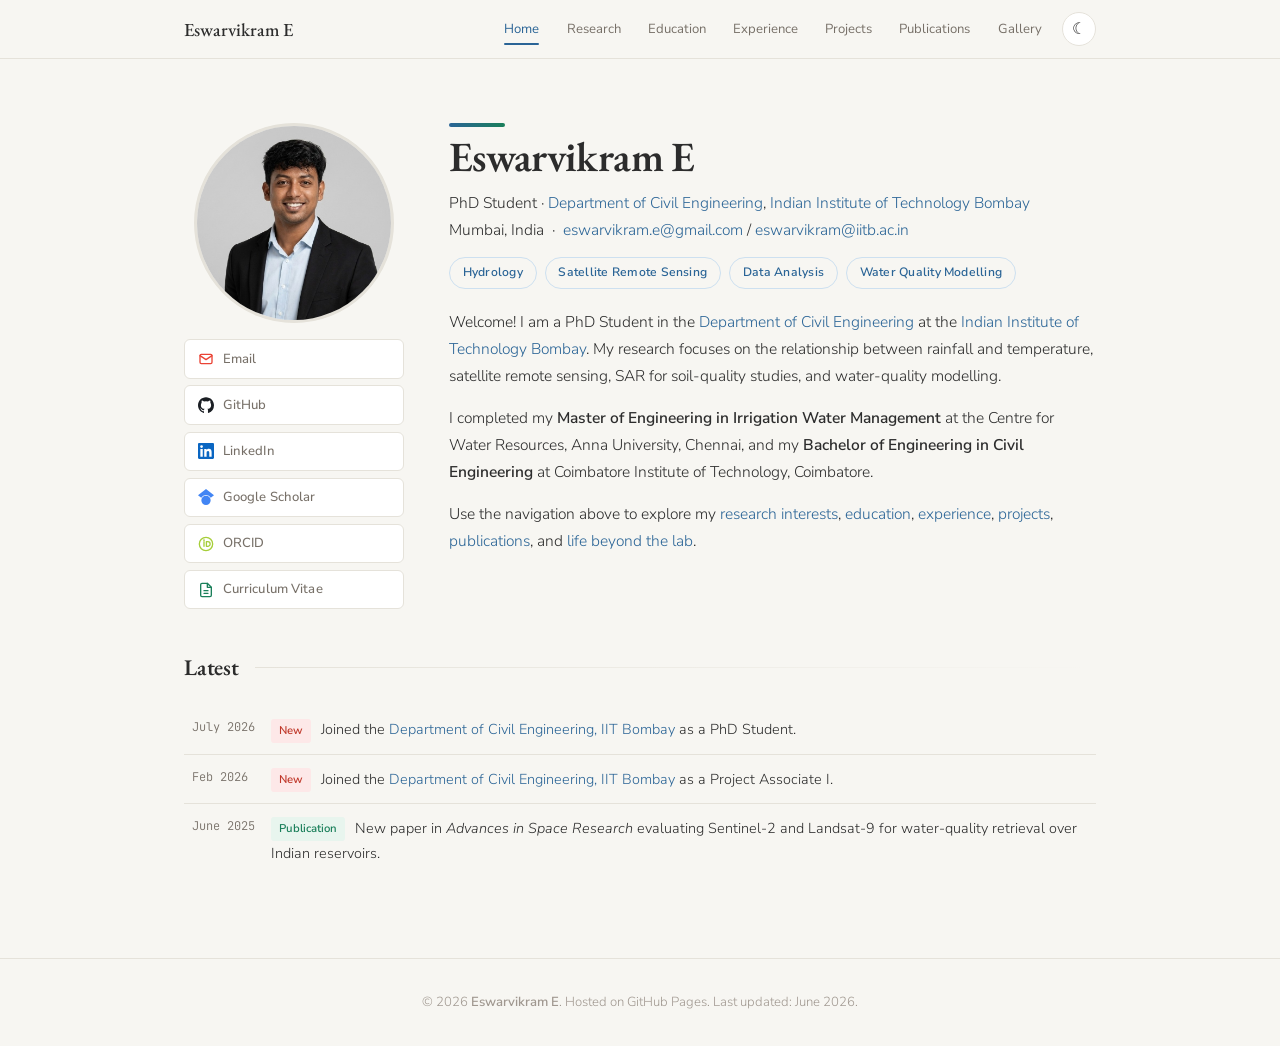
==== index.html @ fc78256b "Add files via upload" ====
<!DOCTYPE html>
<html lang="en">
<head>
  <meta charset="UTF-8"/>
  <meta name="viewport" content="width=device-width,initial-scale=1"/>
  <title>Home — Eswarvikram E</title>
  <link href="https://fonts.googleapis.com/css2?family=EB+Garamond:ital,wght@0,400;0,500;0,600;1,400;1,500&family=Nunito+Sans:wght@300;400;600&family=JetBrains+Mono:wght@400&display=swap" rel="stylesheet"/>
  <link rel="stylesheet" href="styles.css"/>
</head>
<body>
<script>try{if(localStorage.getItem('theme')==='dark')document.body.classList.add('dark-mode');}catch(e){}</script>

<!-- ── NAV ── -->
<nav>
  <div class="nav-inner">
    <a href="index.html" class="nav-brand">Eswarvikram E</a>
    <div class="nav-actions">
      <div class="nav-links" id="navLinks">
        <a href="index.html" data-page="index.html">Home</a>
        <a href="research.html" data-page="research.html">Research</a>
        <a href="education.html" data-page="education.html">Education</a>
        <a href="experience.html" data-page="experience.html">Experience</a>
        <a href="projects.html" data-page="projects.html">Projects</a>
        <a href="publications.html" data-page="publications.html">Publications</a>
        <a href="gallery.html" data-page="gallery.html">Gallery</a>
      </div>
      <button class="nav-menu-btn" id="menuBtn" onclick="toggleMenu()" aria-label="Toggle menu">☰</button>
      <button class="theme-toggle" type="button" aria-label="Switch to dark mode" title="Toggle dark mode">☾</button>
    </div>
  </div>
</nav>

<div class="page">
  <!-- HERO / ABOUT -->
  <div class="hero">
    <div class="hero-photo">
      <div class="photo-frame">
  <img src="photo.jpg" alt="Eswarvikram E"
       onerror="this.outerHTML='<div class=&quot;photo-placeholder&quot;>EE</div>'">
</div>
      <div class="social-links">
        <a href="mailto:eswarvikram.e@gmail.com" class="social-link si-email">
          <svg viewBox="0 0 24 24" fill="none" stroke="currentColor" stroke-width="2" stroke-linecap="round" stroke-linejoin="round"><rect x="3" y="5" width="18" height="14" rx="2"/><path d="m3 7 9 6 9-6"/></svg>
          Email
        </a>
        <a href="https://github.com/eswarvikram-e" class="social-link si-gh" target="_blank">
          <svg viewBox="0 0 24 24" fill="currentColor"><path d="M12 .5C5.37.5 0 5.87 0 12.5c0 5.3 3.44 9.8 8.21 11.39.6.11.82-.26.82-.58 0-.29-.01-1.05-.02-2.06-3.34.73-4.04-1.61-4.04-1.61-.55-1.39-1.34-1.76-1.34-1.76-1.09-.75.08-.73.08-.73 1.21.09 1.84 1.24 1.84 1.24 1.07 1.84 2.81 1.31 3.5 1 .11-.78.42-1.31.76-1.61-2.67-.3-5.47-1.33-5.47-5.93 0-1.31.47-2.38 1.24-3.22-.12-.3-.54-1.52.12-3.17 0 0 1.01-.32 3.3 1.23a11.5 11.5 0 0 1 6 0c2.29-1.55 3.3-1.23 3.3-1.23.66 1.65.24 2.87.12 3.17.77.84 1.23 1.91 1.23 3.22 0 4.61-2.81 5.62-5.49 5.92.43.37.81 1.1.81 2.22 0 1.61-.01 2.9-.01 3.29 0 .32.22.7.83.58A12 12 0 0 0 24 12.5C24 5.87 18.63.5 12 .5z"/></svg>
          GitHub
        </a>
        <a href="https://linkedin.com/in/eswarvikram" class="social-link si-li" target="_blank">
          <svg viewBox="0 0 24 24" fill="currentColor"><path d="M20.45 20.45h-3.56v-5.57c0-1.33-.02-3.04-1.85-3.04-1.85 0-2.13 1.45-2.13 2.94v5.67H9.35V9h3.41v1.56h.05c.48-.9 1.63-1.85 3.36-1.85 3.6 0 4.27 2.37 4.27 5.45v6.29zM5.34 7.43a2.06 2.06 0 1 1 0-4.13 2.06 2.06 0 0 1 0 4.13zM7.12 20.45H3.55V9h3.57v11.45zM22.22 0H1.77C.79 0 0 .77 0 1.73v20.54C0 23.23.79 24 1.77 24h20.45c.98 0 1.78-.77 1.78-1.73V1.73C24 .77 23.2 0 22.22 0z"/></svg>
          LinkedIn
        </a>
        <a href="https://scholar.google.com/citations?hl=en&user=inQDjZsAAAAJ" class="social-link si-gs" target="_blank">
          <svg viewBox="0 0 24 24" fill="currentColor"><path d="M12 24a7 7 0 1 1 0-14 7 7 0 0 1 0 14zm0-24L0 9.5l4.84 3.77A8 8 0 0 1 12 9a8 8 0 0 1 7.16 4.27L24 9.5 12 0z"/></svg>
          Google Scholar
        </a>
        <a href="https://orcid.org/0009-0003-9742-1492" class="social-link si-orcid" target="_blank">
          <svg viewBox="0 0 24 24" fill="none" stroke="currentColor" stroke-width="2" stroke-linecap="round" stroke-linejoin="round"><circle cx="12" cy="12" r="10"/><path d="M9 8.5v7"/><circle cx="9" cy="6.2" r=".4" fill="currentColor"/><path d="M12.6 8.5v7h2.1a3.5 3.5 0 0 0 0-7z"/></svg>
          ORCID
        </a>
        <a href="Eswarvikram_cv.pdf" class="social-link si-cv" target="_blank" download>
          <svg viewBox="0 0 24 24" fill="none" stroke="currentColor" stroke-width="2" stroke-linecap="round" stroke-linejoin="round"><path d="M14 2H6a2 2 0 0 0-2 2v16a2 2 0 0 0 2 2h12a2 2 0 0 0 2-2V8z"/><path d="M14 2v6h6M9 13h6M9 17h6"/></svg>
          Curriculum Vitae
        </a>
      </div>
    </div>

    <div class="hero-bio">
      <h1>Eswarvikram E</h1>
      <p class="hero-role">
        PhD Student ·
        <a href="https://www.civil.iitb.ac.in/" target="_blank">Department of Civil Engineering</a>,
        <a href="https://www.iitb.ac.in/" target="_blank">Indian Institute of Technology Bombay</a><br>
        Mumbai, India &nbsp;·&nbsp; <a href="mailto:eswarvikram.e@gmail.com">eswarvikram.e@gmail.com</a> / <a href="mailto:eswarvikram@iitb.ac.in">eswarvikram@iitb.ac.in</a>
      </p>

      <div class="hero-keywords">
        <span class="kw">Hydrology</span>
        <span class="kw">Satellite Remote Sensing</span>
        <span class="kw">Data Analysis</span>
        <span class="kw">Water Quality Modelling</span>
      </div>

      <p>
        Welcome! I am a PhD Student in the
        <a href="https://www.civil.iitb.ac.in/" target="_blank">Department of Civil Engineering</a> at the
        <a href="https://www.iitb.ac.in/" target="_blank">Indian Institute of Technology Bombay</a>. My research focuses on
        the relationship between rainfall and temperature, satellite remote sensing, SAR for soil-quality studies, and water-quality modelling.
      </p>
      <p>
        I completed my <strong>Master of Engineering in Irrigation Water Management</strong> at the
        Centre for Water Resources, Anna University, Chennai, and my <strong>Bachelor of Engineering in Civil Engineering</strong> at
        Coimbatore Institute of Technology, Coimbatore.
      </p>
      <p>
        Use the navigation above to explore my <a href="research.html">research interests</a>,
        <a href="education.html">education</a>, <a href="experience.html">experience</a>,
        <a href="projects.html">projects</a>, <a href="publications.html">publications</a>, and
        <a href="gallery.html">life beyond the lab</a>.
      </p>
    </div>
  </div>

  <h2 class="subhead first">Latest</h2>
  <table class="news-table">
    <tr>
      <td class="news-date">July 2026</td>
      <td class="news-text">
        <span class="badge badge-new">New</span>
        Joined the <a href="https://www.civil.iitb.ac.in/" target="_blank">Department of Civil Engineering, IIT Bombay</a> as a PhD Student.
      </td>
    </tr>
    <tr>
      <td class="news-date">Feb 2026</td>
      <td class="news-text">
        <span class="badge badge-new">New</span>
        Joined the <a href="https://www.civil.iitb.ac.in/" target="_blank">Department of Civil Engineering, IIT Bombay</a> as a Project Associate I.
      </td>
    </tr>
    <tr>
      <td class="news-date">June 2025</td>
      <td class="news-text">
        <span class="badge badge-pub">Publication</span>
        New paper in <em>Advances in Space Research</em> evaluating Sentinel-2 and Landsat-9 for water-quality retrieval over Indian reservoirs.
      </td>
    </tr>
  </table>
</div><!-- /page -->

<footer class="footer">
  © 2026 <strong>Eswarvikram E</strong>. Hosted on
  <a href="https://pages.github.com" target="_blank">GitHub Pages</a>.
  Last updated: June 2026.
</footer>

<script src="script.js"></script>
</body>
</html>
---- styles.css ----
/* ════════════════════════════════════════════
   Eswarvikram E — shared styles (multi-page)
   ════════════════════════════════════════════ */

/* ── TOKENS ── */
:root {
  --bg:       #f7f6f2;
  --surface:  #ffffff;
  --border:   #e5e2da;
  --text:     #2c2c2c;
  --muted:    #777068;
  --light:    #a09890;
  --accent:   #2a6496;
  --accent2:  #1a7f5a;
  --tag-bg:   #eef4fb;
  --tag-col:  #2a6496;
  --warn:     #c0392b;
  --serif:    'EB Garamond', Georgia, serif;
  --sans:     'Nunito Sans', system-ui, sans-serif;
  --mono:     'JetBrains Mono', monospace;
}

*, *::before, *::after { box-sizing: border-box; margin: 0; padding: 0; }
html { font-size: 16px; }
body {
  background: var(--bg);
  color: var(--text);
  font-family: var(--sans);
  font-weight: 300;
  line-height: 1.75;
  min-height: 100vh;
  display: flex;
  flex-direction: column;
}
a { color: var(--accent); text-decoration: none; }
a:hover { text-decoration: underline; }
strong { font-weight: 600; }
em { font-style: italic; }

/* ── NAVBAR ── */
nav {
  position: sticky; top: 0; z-index: 99;
  background: rgba(247,246,242,.96);
  backdrop-filter: blur(8px);
  border-bottom: 1px solid var(--border);
}
.nav-inner {
  max-width: 960px; margin: 0 auto;
  display: flex; align-items: center; justify-content: space-between;
  padding: .75rem 1.5rem;
}
.nav-brand {
  font-family: var(--serif); font-size: 1.15rem; font-weight: 500;
  color: var(--text);
}
.nav-brand:hover { text-decoration: none; color: var(--accent); }
.nav-links { display: flex; gap: .2rem; flex-wrap: wrap; }
.nav-links a {
  color: var(--muted); font-size: .82rem; padding: .3rem .75rem;
  border-radius: 4px; transition: color .2s; position: relative;
  font-weight: 400;
}
.nav-links a::after {
  content: ""; position: absolute; left: .75rem; right: .75rem; bottom: .05rem;
  height: 2px; background: var(--accent); border-radius: 2px;
  transform: scaleX(0); transform-origin: left; transition: transform .22s ease;
}
.nav-links a:hover, .nav-links a.active {
  color: var(--accent); text-decoration: none; background: transparent;
}
.nav-links a:hover::after, .nav-links a.active::after { transform: scaleX(1); }

/* ── LAYOUT ── */
.page { max-width: 960px; margin: 0 auto; padding: 2.5rem 1.5rem 4rem; width: 100%; flex: 1 0 auto; }

/* ── PAGE HEAD (inner pages) ── */
.page-head { padding: 1rem 0 1.6rem; border-bottom: 1px solid var(--border); margin-bottom: 2.2rem; }
.page-head h1 {
  font-family: var(--serif); font-size: 2.4rem; font-weight: 600;
  letter-spacing: -.015em; line-height: 1.1; position: relative; padding-top: .75rem;
}
.page-head h1::before {
  content: ""; position: absolute; top: 0; left: 0;
  width: 56px; height: 4px; border-radius: 3px;
  background: linear-gradient(90deg, var(--accent), var(--accent2));
}
.page-sub { font-size: .96rem; color: var(--muted); margin-top: .55rem; max-width: 62ch; }

/* ── SUBHEAD (within a page) ── */
.subhead {
  font-family: var(--serif); font-size: 1.4rem; font-weight: 600;
  letter-spacing: -.01em; margin: 2.6rem 0 1.2rem;
  display: flex; align-items: center; gap: 1rem;
}
.subhead::after {
  content: ""; flex: 1 1 auto; height: 1px;
  background: linear-gradient(to right, var(--border), transparent);
}
.subhead.first { margin-top: 0; }

/* ── HERO (home) ── */
.hero {
  display: grid;
  grid-template-columns: 220px 1fr;
  gap: 2.8rem; align-items: start;
  padding: 1.5rem 0 2.4rem;
}
.hero-photo {
  display: flex; flex-direction: column; align-items: center; gap: 1rem;
}
.photo-frame {
  width: 200px; height: 200px; border-radius: 50%;
  overflow: hidden; border: 3px solid var(--border);
  position: relative; cursor: grab; touch-action: none; user-select: none;
}
.photo-frame.dragging { cursor: grabbing; }
.photo-frame img {
  width: 100%;
  height: 100%;
  object-fit: cover;
  object-position: center;
  transform-origin: center center;
  transition: none; pointer-events: none;
}
.photo-ctrls {
  position: absolute; left: 50%; bottom: 11px; transform: translateX(-50%);
  display: flex; gap: 2px; padding: 3px;
  background: rgba(18,20,24,.74); border-radius: 999px;
  opacity: 0; transition: opacity .18s; pointer-events: none;
}
.photo-frame:hover .photo-ctrls, .photo-ctrls:focus-within { opacity: 1; pointer-events: auto; }
.photo-ctrls button {
  width: 24px; height: 24px; border: none; border-radius: 50%;
  background: transparent; color: #fff; font-size: 15px; line-height: 1;
  cursor: pointer; display: flex; align-items: center; justify-content: center;
  font-family: var(--sans);
}
.photo-ctrls button:hover { background: rgba(255,255,255,.2); }
.photo-placeholder {
  width: 100%; height: 100%;
  display: flex; align-items: center; justify-content: center;
  font-size: 5rem; background: #e8e4dc; color: #bbb;
}
.social-links { display: flex; flex-direction: column; gap: .4rem; align-items: stretch; width: 100%; }
.social-link {
  display: flex; align-items: center; gap: .55rem; justify-content: flex-start;
  color: var(--muted); font-size: .82rem; font-weight: 500; letter-spacing: .01em;
  padding: .46rem .8rem; border-radius: 6px;
  border: 1px solid var(--border); background: var(--surface);
  transition: color .2s, background .2s, border-color .2s;
}
.social-link svg { width: 16px; height: 16px; flex-shrink: 0; }
.social-link:hover { color: var(--accent); background: var(--tag-bg); border-color: #cde0f0; text-decoration: none; }
/* brand colours for icons */
.si-email  svg { color: #ea4335; }
.si-gh     svg { color: #1b1f24; }
.si-li     svg { color: #0a66c2; }
.si-gs     svg { color: #4285f4; }
.si-orcid  svg { color: #a6ce39; }
.si-cv     svg { color: var(--accent2); }
body.dark-mode .si-gh svg { color: #e8eaed; }

.hero-bio h1 {
  font-family: var(--serif); font-size: 2.6rem; font-weight: 600;
  color: var(--text); line-height: 1.15; margin-bottom: .5rem;
  letter-spacing: -.015em; position: relative; padding-top: .6rem;
}
.hero-bio h1::before {
  content: ""; position: absolute; top: 0; left: 0;
  width: 56px; height: 4px; border-radius: 3px;
  background: linear-gradient(90deg, var(--accent), var(--accent2));
}
.hero-role {
  font-size: .9rem; color: var(--muted); margin-bottom: .9rem;
}
.hero-role a { color: var(--accent); }
.hero-keywords {
  display: flex; flex-wrap: wrap; gap: .5rem; margin-bottom: 1.2rem;
}
.kw {
  background: transparent; color: var(--tag-col);
  font-size: .76rem; font-weight: 600; letter-spacing: .02em;
  padding: .25rem .8rem; border-radius: 20px;
  border: 1px solid #cde0f0; transition: background .2s, border-color .2s;
}
.kw:hover { background: var(--tag-bg); }
.hero-bio p {
  font-size: .97rem; color: var(--text); margin-bottom: .9rem;
}

/* ── NEWS ── */
.news-table { width: 100%; border-collapse: collapse; font-size: .9rem; }
.news-table tr { border-bottom: 1px solid var(--border); }
.news-table tr:last-child { border-bottom: none; }
.news-table td { padding: .7rem .5rem; vertical-align: top; }
.news-date {
  color: var(--muted); white-space: nowrap;
  font-family: var(--mono); font-size: .75rem;
  padding-right: 1.5rem; padding-top: .85rem;
}
.news-text { color: var(--text); }
.badge {
  display: inline-block; font-size: .7rem; padding: .15rem .5rem;
  border-radius: 3px; font-weight: 600; margin-right: .4rem;
  vertical-align: middle;
}
.badge-new { background: #fde8e8; color: var(--warn); }
.badge-pub { background: #e8f5ee; color: var(--accent2); }
.badge-talk { background: #fef3cd; color: #856404; }

/* ── EDUCATION ── */
.edu-list { display: flex; flex-direction: column; gap: 1.2rem; }
.edu-item {
  display: grid; grid-template-columns: 90px 1fr; gap: 1rem;
  padding: 1.1rem 1.2rem; background: var(--surface);
  border: 1px solid var(--border); border-radius: 6px;
  transition: box-shadow .2s, transform .2s, border-color .2s;
}
.edu-item:hover { box-shadow: 0 6px 18px rgba(0,0,0,.07); transform: translateY(-2px); border-color: #cde0f0; }
.edu-year { font-family: var(--mono); font-size: .78rem; color: var(--muted); padding-top: .1rem; }
.edu-degree { font-family: var(--serif); font-size: 1.05rem; font-weight: 500; }
.edu-school { font-size: .85rem; color: var(--accent); }
.edu-detail { font-size: .83rem; color: var(--muted); margin-top: .2rem; }

/* ── EXPERIENCE ── */
.exp-list { display: flex; flex-direction: column; gap: 1.2rem; }
.exp-item {
  display: grid; grid-template-columns: 90px 1fr; gap: 1rem;
  padding: 1.1rem 1.2rem; background: var(--surface);
  border: 1px solid var(--border); border-radius: 6px;
  transition: box-shadow .2s, transform .2s, border-color .2s;
}
.exp-item:hover { box-shadow: 0 6px 18px rgba(0,0,0,.07); transform: translateY(-2px); border-color: #cde0f0; }
.exp-period { font-family: var(--mono); font-size: .75rem; color: var(--muted); padding-top: .15rem; line-height: 1.5; }
.exp-title { font-family: var(--serif); font-size: 1.05rem; font-weight: 500; }
.exp-org { font-size: .85rem; color: var(--accent); }

/* ── PROJECTS ── */
.proj-grid { display: grid; grid-template-columns: 1fr 1fr; gap: 1.2rem; }
.proj-card {
  background: var(--surface); border: 1px solid var(--border);
  border-radius: 6px; padding: 1.3rem 1.4rem;
  transition: box-shadow .2s, border-color .2s, transform .2s;
}
.proj-card:hover { box-shadow: 0 6px 18px rgba(0,0,0,.09); border-color: #cde0f0; transform: translateY(-3px); }
.proj-name {
  font-family: var(--serif); font-size: 1.05rem; font-weight: 500;
  margin-bottom: .3rem;
}
.proj-tags { display: flex; flex-wrap: wrap; gap: .35rem; }
.proj-tag {
  background: #f0f0ec; color: var(--muted);
  font-size: .73rem; padding: .15rem .55rem; border-radius: 3px;
}
.proj-links { display: flex; gap: .8rem; margin-top: .7rem; font-size: .8rem; }
.proj-points { margin: .35rem 0 .8rem 1rem; color: var(--muted); font-size: .85rem; }
.proj-points li { margin-bottom: .35rem; line-height: 1.55; }

/* ── PUBLICATIONS ── */
.pub-list { list-style: none; display: flex; flex-direction: column; gap: .7rem; }
.pub-item {
  padding: 1.2rem 1.3rem;
  display: grid; grid-template-columns: 72px 1fr; gap: 1rem;
  background: var(--surface); border: 1px solid var(--border);
  border-left: 3px solid var(--accent); border-radius: 6px;
  transition: box-shadow .2s, transform .2s, border-color .2s;
}
.pub-item:hover { box-shadow: 0 6px 18px rgba(0,0,0,.08); transform: translateY(-2px); }
.pub-badge {
  font-size: .7rem; padding: .25rem .5rem; border-radius: 4px;
  font-weight: 600; text-align: center; align-self: start; margin-top: .1rem;
  line-height: 1.3;
}
.pub-badge.journal { background: #e8f0fe; color: #174ea6; }
.pub-badge.conference { background: #e6f4ea; color: #137333; }
.pub-badge.preprint { background: #fce8e6; color: #c5221f; }
.pub-title { font-family: var(--serif); font-size: 1.05rem; font-weight: 500; margin-bottom: .25rem; color: var(--text); }
.pub-authors { font-size: .83rem; color: var(--muted); margin-bottom: .2rem; }
.pub-authors strong { color: var(--text); font-weight: 600; }
.pub-venue { font-size: .83rem; color: var(--accent2); font-style: italic; margin-bottom: .4rem; }
.pub-actions { display: flex; gap: .5rem; flex-wrap: wrap; }
.pub-btn {
  font-size: .75rem; padding: .2rem .65rem;
  border: 1px solid var(--border); border-radius: 3px;
  color: var(--muted); background: var(--surface);
  cursor: pointer; font-family: var(--sans);
  transition: all .2s;
}
.pub-btn:hover { background: var(--tag-bg); border-color: #cde0f0; color: var(--accent); text-decoration: none; }
.pub-doi { color: var(--accent2) !important; border-color: var(--accent2) !important; }
.pub-doi:hover { background: rgba(26,127,90,.08) !important; }

/* ── RESEARCH INTERESTS ── */
.interest-grid { display: grid; grid-template-columns: repeat(2, minmax(0, 1fr)); gap: 1rem; }
.interest-card {
  background: var(--surface); border: 1px solid var(--border); border-radius: 6px;
  padding: 1.1rem 1.2rem;
  transition: box-shadow .2s, transform .2s, border-color .2s;
}
.interest-card:hover { box-shadow: 0 6px 18px rgba(0,0,0,.07); transform: translateY(-2px); border-color: #cde0f0; }
.interest-title { font-family: var(--serif); font-size: 1.05rem; font-weight: 500; margin-bottom: .25rem; }
.interest-desc { font-size: .84rem; color: var(--muted); }

/* ── HOBBIES ── */
.hobbies-grid { display: grid; grid-template-columns: repeat(4,1fr); gap: 1rem; }
.hobby-card {
  background: var(--surface); border: 1px solid var(--border);
  border-radius: 6px; padding: 1.2rem; text-align: center;
  transition: box-shadow .2s, transform .2s;
}
.hobby-card:hover { box-shadow: 0 6px 18px rgba(0,0,0,.07); transform: translateY(-2px); }
.hobby-emoji { font-size: 2rem; margin-bottom: .5rem; }
.hobby-name { font-family: var(--serif); font-size: 1rem; font-weight: 500; margin-bottom: .3rem; }
.hobby-desc { font-size: .82rem; color: var(--muted); }

/* ── GALLERY ── */
.gallery-grid { display: grid; grid-template-columns: repeat(3, minmax(0, 1fr)); gap: 1rem; }
.gallery-card { overflow: hidden; background: var(--surface); border: 1px solid var(--border); border-radius: 6px; }
.gallery-card img { width: 100%; aspect-ratio: 4 / 3; object-fit: cover; display: block; background: var(--border); }
.gallery-caption { padding: .8rem .9rem; font-size: .83rem; color: var(--muted); }
.img-ph {
  display: flex; align-items: center; justify-content: center; text-align: center;
  background: repeating-linear-gradient(45deg, #ecebe4, #ecebe4 10px, #f4f2ed 10px, #f4f2ed 20px);
  color: var(--light); font-family: var(--mono); font-size: .72rem; letter-spacing: .03em; padding: .6rem;
}
body.dark-mode .img-ph { background: repeating-linear-gradient(45deg, #1f242c, #1f242c 10px, #232932 10px, #232932 20px); }

/* ── FOOTER ── */
.footer {
  text-align: center; padding: 2rem; margin-top: 1rem;
  font-size: .82rem; color: var(--light);
  border-top: 1px solid var(--border);
  flex-shrink: 0;
}
.footer a { color: var(--light); }
.footer a:hover { color: var(--accent); }

/* ── NAV ACTIONS / THEME TOGGLE ── */
.nav-actions { display: flex; align-items: center; gap: .5rem; }
.theme-toggle {
  width: 2.15rem; height: 2.15rem; border-radius: 50%;
  border: 1px solid var(--border); background: var(--surface); color: var(--text);
  cursor: pointer; font-size: 1rem; line-height: 1;
  display: inline-flex; align-items: center; justify-content: center;
  transition: background .2s, border-color .2s, transform .2s;
}
.theme-toggle:hover { background: var(--tag-bg); border-color: #cde0f0; transform: translateY(-1px); }
.nav-menu-btn {
  display: none;
  background: none; border: 1px solid var(--border);
  color: var(--muted); cursor: pointer;
  width: 2.1rem; height: 2.1rem; border-radius: 6px;
  font-size: 1.1rem; align-items: center; justify-content: center;
  transition: all .2s;
}
.nav-menu-btn:hover { background: var(--tag-bg); color: var(--accent); border-color: #cde0f0; }

/* ── DARK MODE ── */
body.dark-mode {
  --bg:       #121418;
  --surface:  #1b1f26;
  --border:   #2e3440;
  --text:     #eef1f5;
  --muted:    #b4bac4;
  --light:    #8d95a1;
  --accent:   #7db7ff;
  --accent2:  #6bd6ad;
  --tag-bg:   #223044;
  --tag-col:  #9bc8ff;
  --warn:     #ff8a7a;
}
body.dark-mode nav { background: rgba(18,20,24,.96); }
body.dark-mode .photo-placeholder { background: #242a33; color: #6f7784; }
body.dark-mode .kw { border-color: #34465e; }
body.dark-mode .proj-tag { background: #252b34; color: var(--muted); }
body.dark-mode .badge-new { background: #3b2423; color: #ffb1a8; }
body.dark-mode .badge-pub { background: #1d352b; color: #7ee0b7; }
body.dark-mode .badge-talk { background: #3b321c; color: #f1cf72; }
body.dark-mode .pub-badge.journal { background: #21324f; color: #aac9ff; }
body.dark-mode .pub-badge.conference { background: #1e3a2b; color: #95e2b0; }
body.dark-mode .pub-badge.preprint { background: #3e2624; color: #ffaaa2; }

/* ── TABLET (max 860px) ── */
@media (max-width: 860px) {
  .page { padding: 2rem 1.2rem 3rem; }
  .hero { grid-template-columns: 180px 1fr; gap: 2rem; }
  .photo-frame { width: 160px; height: 160px; }
  .hero-bio h1 { font-size: 2rem; }
  .proj-grid { grid-template-columns: 1fr; }
  .hobbies-grid { grid-template-columns: repeat(2, 1fr); }
  .gallery-grid { grid-template-columns: repeat(2, 1fr); }
  .interest-grid { grid-template-columns: 1fr 1fr; }
}

/* ── MOBILE (max 640px) ── */
@media (max-width: 640px) {
  .nav-inner { padding: .65rem 1rem; flex-wrap: nowrap; gap: .5rem; }
  .nav-brand { font-size: 1rem; }
  .nav-links {
    display: none; flex-direction: column; gap: 0;
    position: absolute; top: 100%; left: 0; right: 0;
    background: rgba(247,246,242,.98);
    border-bottom: 1px solid var(--border);
    padding: .5rem .5rem .8rem;
    z-index: 98;
  }
  body.dark-mode .nav-links { background: rgba(18,20,24,.98); }
  .nav-links.open { display: flex; }
  .nav-links a { padding: .55rem 1rem; border-radius: 4px; font-size: .88rem; }
  .nav-links a::after { display: none; }
  .nav-links a.active { background: var(--tag-bg); }
  .nav-menu-btn { display: inline-flex; }

  .page { padding: 1.5rem 1rem 3rem; }
  .page-head h1 { font-size: 2rem; }

  .hero {
    grid-template-columns: 1fr;
    gap: 1.2rem; padding: 1.4rem 0 1.5rem;
    text-align: center;
  }
  .hero-photo { flex-direction: column; align-items: center; gap: .8rem; }
  .photo-frame { width: 130px; height: 130px; }
  .social-links { flex-direction: row; flex-wrap: wrap; justify-content: center; }
  .hero-bio h1 { font-size: 1.9rem; }
  .hero-bio h1::before, .page-head h1::before { left: 50%; transform: translateX(-50%); }
  .hero-role { font-size: .84rem; }
  .hero-keywords { justify-content: center; }
  .hero-bio p { font-size: .93rem; }

  .subhead { font-size: 1.25rem; }

  .news-table td { padding: .5rem .3rem; }
  .news-date { font-size: .7rem; padding-right: .8rem; }
  .news-text { font-size: .84rem; }

  .edu-item, .exp-item {
    grid-template-columns: 1fr;
    padding: .9rem 1rem; gap: .4rem;
  }
  .edu-year, .exp-period {
    font-size: .73rem; padding-top: 0;
    display: inline-block;
    background: var(--tag-bg); color: var(--tag-col);
    padding: .1rem .5rem; border-radius: 3px;
    margin-bottom: .3rem;
  }

  .interest-grid { grid-template-columns: 1fr; }
  .proj-grid { grid-template-columns: 1fr; }
  .proj-card { padding: 1.1rem 1.2rem; }

  .pub-item { grid-template-columns: 1fr; gap: .5rem; padding: 1rem 1.1rem; }
  .pub-badge { display: inline-block; margin-bottom: .3rem; justify-self: start; }
  .pub-title { font-size: .97rem; }
  .pub-authors, .pub-venue { font-size: .8rem; }

  .hobbies-grid { grid-template-columns: repeat(2, 1fr); gap: .8rem; }
  .hobby-card { padding: 1rem; }
  .hobby-emoji { font-size: 1.6rem; }
  .hobby-name { font-size: .9rem; }

  .gallery-grid { grid-template-columns: 1fr; }

  .footer { font-size: .78rem; padding: 1.5rem 1rem; }
}

/* ── SMALL PHONES (max 380px) ── */
@media (max-width: 380px) {
  .hero-bio h1 { font-size: 1.65rem; }
  .hobbies-grid { grid-template-columns: 1fr; }
  .nav-brand { font-size: .92rem; }
}
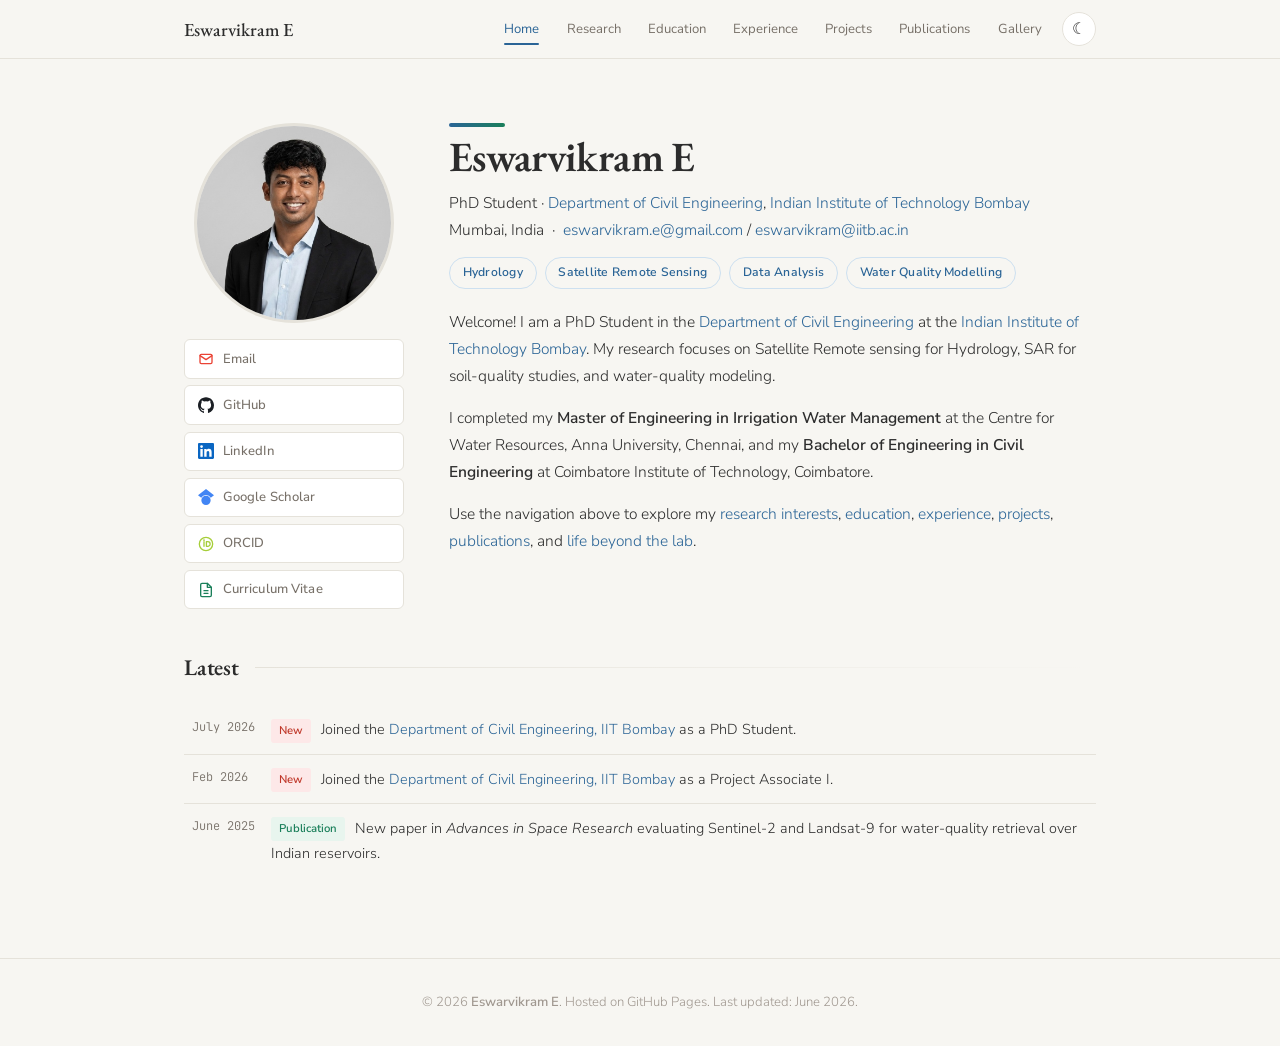
==== commit a63c7e43: "Revise research focus in index.html Updated research focus description for clarity." ====
--- a/index.html
+++ b/index.html
@@ -86,7 +86,7 @@
         Welcome! I am a PhD Student in the
         <a href="https://www.civil.iitb.ac.in/" target="_blank">Department of Civil Engineering</a> at the
         <a href="https://www.iitb.ac.in/" target="_blank">Indian Institute of Technology Bombay</a>. My research focuses on
-        the relationship between rainfall and temperature, satellite remote sensing, SAR for soil-quality studies, and water-quality modelling.
+         Satellite Remote sensing for Hydrology, SAR for soil-quality studies, and water-quality modeling.
       </p>
       <p>
         I completed my <strong>Master of Engineering in Irrigation Water Management</strong> at the
